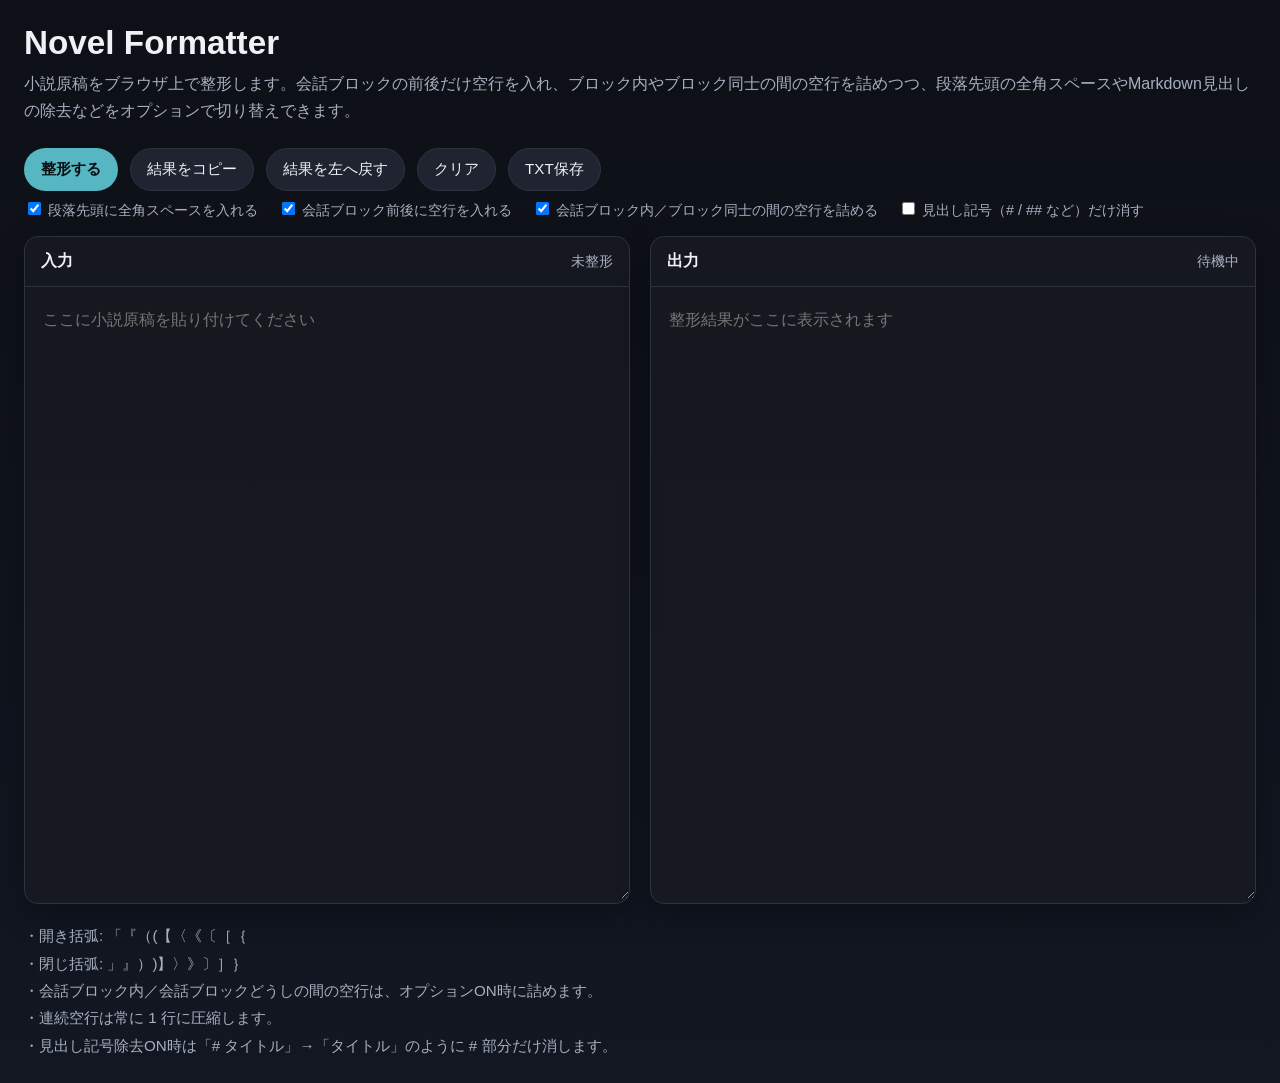
==== novelf.html @ 3cf3c774 "1st" ====
<!doctype html>
<html lang="ja">
<head>
  <meta charset="UTF-8">
  <meta name="viewport" content="width=device-width, initial-scale=1.0">
  <title>Novel Formatter</title>
  <style>
    :root {
      --bg: #0f1115;
      --panel: #171a21;
      --panel-2: #1f2430;
      --text: #eef2f7;
      --muted: #a7b0c0;
      --accent: #56b6c2;
      --border: #2c3442;
      --success: #7ccf8a;
      --danger: #ff7a90;
      --radius: 14px;
      --shadow: 0 12px 32px rgba(0, 0, 0, 0.28);
    }

    * { box-sizing: border-box; }

    body {
      margin: 0;
      font-family: -apple-system, BlinkMacSystemFont, "Hiragino Sans", "Yu Gothic UI", "Yu Gothic", sans-serif;
      background: linear-gradient(180deg, #0d1016 0%, #121722 100%);
      color: var(--text);
      min-height: 100vh;
    }

    .wrap {
      max-width: 1280px;
      margin: 0 auto;
      padding: 24px;
    }

    h1 {
      margin: 0 0 8px;
      font-size: clamp(1.8rem, 2.6vw, 2.6rem);
    }

    .lead {
      margin: 0 0 24px;
      color: var(--muted);
      line-height: 1.7;
    }

    .toolbar {
      display: flex;
      flex-wrap: wrap;
      gap: 12px;
      margin-bottom: 8px;
    }

    button {
      border: 1px solid var(--border);
      background: var(--panel-2);
      color: var(--text);
      padding: 10px 16px;
      border-radius: 999px;
      cursor: pointer;
      font-size: 0.95rem;
    }

    button.primary {
      background: var(--accent);
      color: #081014;
      border-color: transparent;
      font-weight: 700;
    }

    button:hover { filter: brightness(1.06); }

    .options {
      margin-bottom: 16px;
      color: var(--muted);
      font-size: 0.9rem;
    }

    .options label {
      margin-right: 16px;
      cursor: pointer;
    }

    .grid {
      display: grid;
      grid-template-columns: 1fr 1fr;
      gap: 20px;
    }

    .panel {
      background: rgba(23, 26, 33, 0.92);
      border: 1px solid var(--border);
      border-radius: var(--radius);
      box-shadow: var(--shadow);
      overflow: hidden;
    }

    .panel-header {
      padding: 14px 16px;
      border-bottom: 1px solid var(--border);
      display: flex;
      justify-content: space-between;
      align-items: center;
      gap: 12px;
    }

    .panel-header h2 {
      margin: 0;
      font-size: 1rem;
    }

    .status {
      font-size: 0.88rem;
      color: var(--muted);
    }

    textarea {
      width: 100%;
      min-height: 68vh;
      resize: vertical;
      border: 0;
      outline: 0;
      padding: 18px;
      background: transparent;
      color: var(--text);
      font-size: 1rem;
      line-height: 1.9;
      font-family: "Hiragino Mincho ProN", "Yu Mincho", "MS PMincho", serif;
    }

    .help {
      margin-top: 18px;
      color: var(--muted);
      line-height: 1.8;
      font-size: 0.95rem;
    }

    .ok { color: var(--success); }
    .err { color: var(--danger); }

    @media (max-width: 900px) {
      .grid { grid-template-columns: 1fr; }
      textarea { min-height: 40vh; }
    }
  </style>
</head>
<body>
  <main class="wrap">
    <h1>Novel Formatter</h1>
    <p class="lead">
      小説原稿をブラウザ上で整形します。会話ブロックの前後だけ空行を入れ、ブロック内やブロック同士の間の空行を詰めつつ、段落先頭の全角スペースやMarkdown見出しの除去などをオプションで切り替えできます。
    </p>

    <div class="toolbar">
      <button class="primary" id="formatBtn">整形する</button>
      <button id="copyBtn">結果をコピー</button>
      <button id="swapBtn">結果を左へ戻す</button>
      <button id="clearBtn">クリア</button>
      <button id="downloadBtn">TXT保存</button>
    </div>

    <div class="options">
      <label>
        <input type="checkbox" id="optIndent" checked>
        段落先頭に全角スペースを入れる
      </label>
      <label>
        <input type="checkbox" id="optBlockBlank" checked>
        会話ブロック前後に空行を入れる
      </label>
      <label>
        <input type="checkbox" id="optTrimDialogueBlank" checked>
        会話ブロック内／ブロック同士の間の空行を詰める
      </label>
      <label>
        <input type="checkbox" id="optRemoveHeadings">
        見出し記号（# / ## など）だけ消す
      </label>
    </div>

    <section class="grid">
      <div class="panel">
        <div class="panel-header">
          <h2>入力</h2>
          <span class="status" id="inputStatus">未整形</span>
        </div>
        <textarea id="inputText" placeholder="ここに小説原稿を貼り付けてください"></textarea>
      </div>

      <div class="panel">
        <div class="panel-header">
          <h2>出力</h2>
          <span class="status" id="outputStatus">待機中</span>
        </div>
        <textarea id="outputText" placeholder="整形結果がここに表示されます"></textarea>
      </div>
    </section>

    <div class="help">
      <div>・開き括弧: 「『（(【〈《〔［｛</div>
      <div>・閉じ括弧: 」』）)】〉》〕］｝</div>
      <div>・会話ブロック内／会話ブロックどうしの間の空行は、オプションON時に詰めます。</div>
      <div>・連続空行は常に 1 行に圧縮します。</div>
      <div>・見出し記号除去ON時は「# タイトル」→「タイトル」のように # 部分だけ消します。</div>
    </div>
  </main>

  <script>
    const FULLWIDTH_SPACE = '　';
    const OPEN_BRACKETS = '「『（(【〈《〔［｛';
    const CLOSE_BRACKETS = '」』）)】〉》〔］｝';

    const inputText = document.getElementById('inputText');
    const outputText = document.getElementById('outputText');
    const inputStatus = document.getElementById('inputStatus');
    const outputStatus = document.getElementById('outputStatus');

    const optIndent = document.getElementById('optIndent');
    const optBlockBlank = document.getElementById('optBlockBlank');
    const optTrimDialogueBlank = document.getElementById('optTrimDialogueBlank');
    const optRemoveHeadings = document.getElementById('optRemoveHeadings');

    function isBlank(line) {
      return line.trim() === '';
    }

    function startsWithOpenBracket(line) {
      const stripped = line.replace(/^\s+/, '');
      return stripped.length > 0 && OPEN_BRACKETS.includes(stripped[0]);
    }

    function isDialogueLine(line) {
      const stripped = line.replace(/^\s+/, '');
      return stripped.length > 0 && startsWithOpenBracket(stripped);
    }

    function addFullwidthIndent(line, enabled) {
      const stripped = line.replace(/^\s+/, '');
      if (!stripped) return '';
      if (!enabled) return stripped;
      if (stripped.startsWith(FULLWIDTH_SPACE)) return stripped;
      return FULLWIDTH_SPACE + stripped;
    }

    // メイン整形ロジック
    function formatNovelText(text) {
      const rawLines = text.split(/\r?\n/);

      const useIndent = optIndent.checked;
      const useBlockBlank = optBlockBlank.checked;
      const trimDialogueBlank = optTrimDialogueBlank.checked;
      const removeHeadings = optRemoveHeadings.checked;

      // 1. 前処理: 行末の空白を落とす＋必要なら見出し記号だけ取り除く
      const lines = rawLines.map((l) => {
        let line = l.replace(/\s+$/, '');

        if (removeHeadings) {
          // 行頭の空白を保持しつつ、Markdown見出しの # 部分だけ取り除く
          // 例: "  ## タイトル" → "  タイトル"
          line = line.replace(/^(\s*)#{1,6}\s+(.*)$/, '$1$2');
        }

        return line;
      });

      const result = [];
      const n = lines.length;

      for (let i = 0; i < n; i++) {
        const line = lines[i];

        const blank = isBlank(line);

        // --- 空行処理 ---
        if (blank) {
          // 次の非空行を先読み
          let j = i + 1;
          let nextLogical = null;
          while (j < n) {
            if (!isBlank(lines[j])) {
              nextLogical = lines[j];
              break;
            }
            j++;
          }

          const nextIsDialogue =
            nextLogical !== null && isDialogueLine(nextLogical);

          // 会話ブロック内／ブロック同士の間の空行は、オプションONなら全部詰める
          if (nextIsDialogue && trimDialogueBlank) {
            continue;
          }

          // それ以外の空行は、単純な段落間空行として扱う
          const prev = result.length > 0 ? result[result.length - 1] : '';
          if (result.length > 0 && !isBlank(prev)) {
            result.push('');
          }
          continue;
        }

        // --- 非空行 ---
        const isDialogue = isDialogueLine(line);
        const currentLine = addFullwidthIndent(line, useIndent);

        // 前の非空行
        let prevLogical = null;
        for (let k = i - 1; k >= 0; k--) {
          if (!isBlank(lines[k])) {
            prevLogical = lines[k];
            break;
          }
        }
        const prevIsDialogue =
          prevLogical !== null && isDialogueLine(prevLogical);

        // 次の非空行
        let nextLogical = null;
        for (let k = i + 1; k < n; k++) {
          if (!isBlank(lines[k])) {
            nextLogical = lines[k];
            break;
          }
        }
        const nextIsDialogue =
          nextLogical !== null && isDialogueLine(nextLogical);

        // 会話ブロックの先頭／末尾
        const isBlockHead = isDialogue && !prevIsDialogue;
        const isBlockTail = isDialogue && !nextIsDialogue;

        // 会話ブロックの最初の行の前に空行
        if (useBlockBlank && isBlockHead) {
          const prevOut = result.length > 0 ? result[result.length - 1] : '';
          if (result.length > 0 && !isBlank(prevOut)) {
            result.push('');
          }
        }

        // 行本体
        result.push(currentLine);

        // 会話ブロックの最後の行の後に空行
        if (useBlockBlank && isBlockTail) {
          result.push('');
        }
      }

      // 連続空行の圧縮＋前後の空行削除
      const compressed = [];
      let prevBlank = false;

      for (const line of result) {
        if (isBlank(line)) {
          if (!prevBlank) compressed.push('');
          prevBlank = true;
        } else {
          compressed.push(line);
          prevBlank = false;
        }
      }

      while (compressed.length > 0 && isBlank(compressed[0])) compressed.shift();
      while (compressed.length > 0 && isBlank(compressed[compressed.length - 1])) {
        compressed.pop();
      }

      return compressed.length ? compressed.join('\n') + '\n' : '';
    }

    // ボタン類
    document.getElementById('formatBtn').addEventListener('click', () => {
      const source = inputText.value;
      const formatted = formatNovelText(source);
      outputText.value = formatted;
      inputStatus.textContent = source.trim()
        ? '整形前テキストあり'
        : '入力なし';
      outputStatus.textContent = formatted ? '整形完了' : '出力なし';
      outputStatus.className = 'status ok';
    });

    document.getElementById('copyBtn').addEventListener('click', async () => {
      try {
        await navigator.clipboard.writeText(outputText.value);
        outputStatus.textContent = 'コピーしました';
        outputStatus.className = 'status ok';
      } catch {
        outputStatus.textContent = 'コピーに失敗しました';
        outputStatus.className = 'status err';
      }
    });

    document.getElementById('swapBtn').addEventListener('click', () => {
      inputText.value = outputText.value;
      inputStatus.textContent = inputText.value
        ? '結果を入力へ戻しました'
        : '入力なし';
    });

    document.getElementById('clearBtn').addEventListener('click', () => {
      inputText.value = '';
      outputText.value = '';
      inputStatus.textContent = '未整形';
      outputStatus.textContent = '待機中';
      outputStatus.className = 'status';
    });

    document.getElementById('downloadBtn').addEventListener('click', () => {
      const blob = new Blob([outputText.value], {
        type: 'text/plain;charset=utf-8',
      });
      const a = document.createElement('a');
      a.href = URL.createObjectURL(blob);
      a.download = 'formatted_novel.txt';
      a.click();
      URL.revokeObjectURL(a.href);
      outputStatus.textContent = 'TXT保存を開始しました';
      outputStatus.className = 'status ok';
    });
  </script>
</body>
</html>
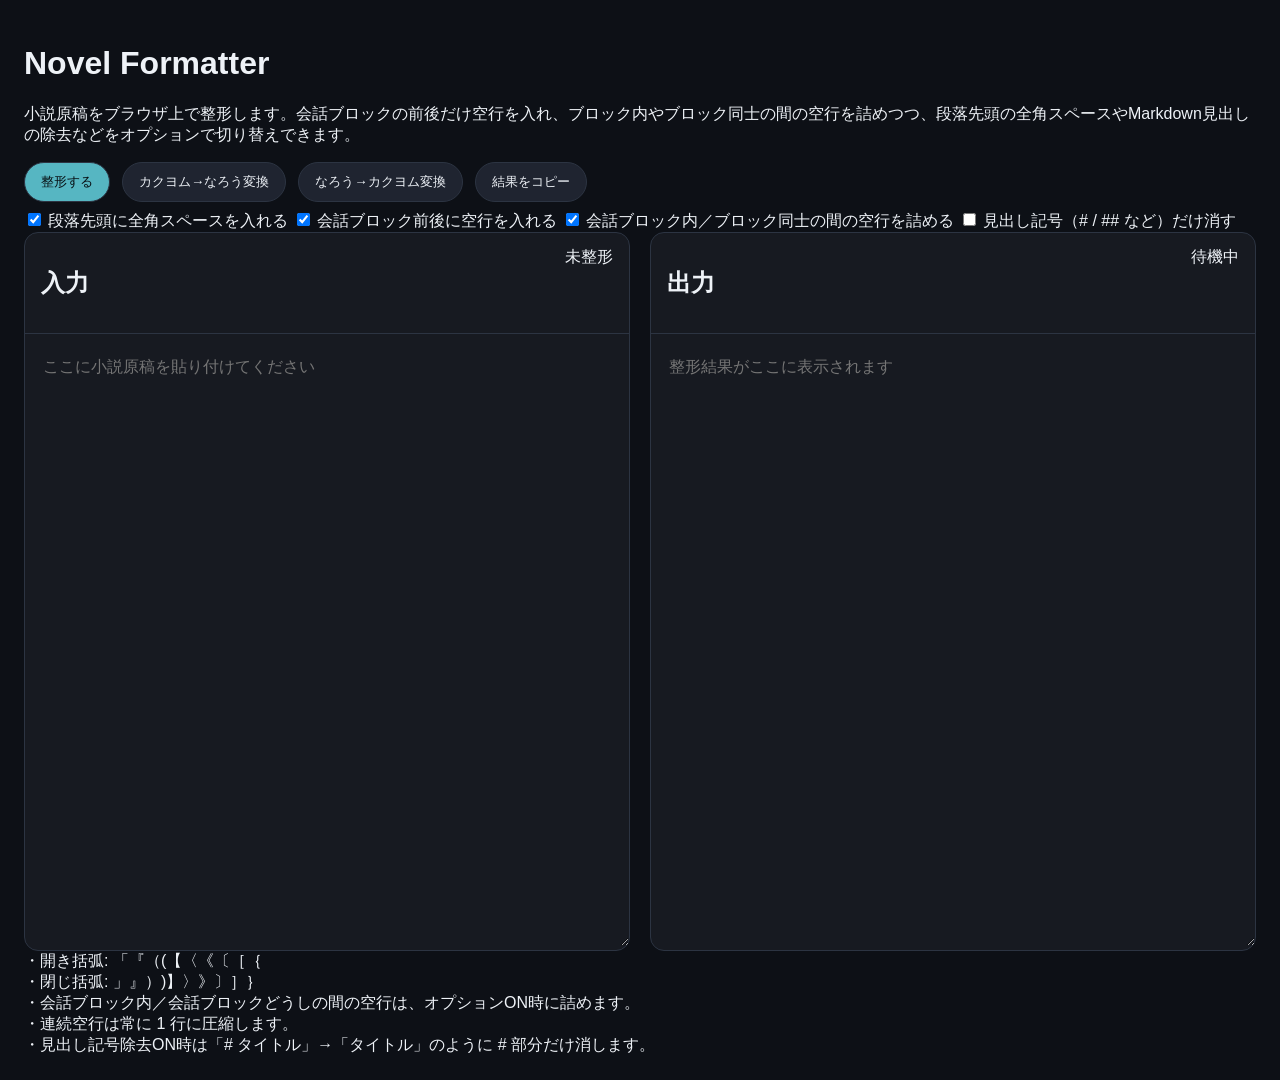
==== commit 7e4a335c: "2nd" ====
--- a/novelf.html
+++ b/novelf.html
@@ -4,424 +4,68 @@
   <meta charset="UTF-8">
   <meta name="viewport" content="width=device-width, initial-scale=1.0">
   <title>Novel Formatter</title>
-  <style>
-    :root {
-      --bg: #0f1115;
-      --panel: #171a21;
-      --panel-2: #1f2430;
-      --text: #eef2f7;
-      --muted: #a7b0c0;
-      --accent: #56b6c2;
-      --border: #2c3442;
-      --success: #7ccf8a;
-      --danger: #ff7a90;
-      --radius: 14px;
-      --shadow: 0 12px 32px rgba(0, 0, 0, 0.28);
-    }
-
-    * { box-sizing: border-box; }
-
-    body {
-      margin: 0;
-      font-family: -apple-system, BlinkMacSystemFont, "Hiragino Sans", "Yu Gothic UI", "Yu Gothic", sans-serif;
-      background: linear-gradient(180deg, #0d1016 0%, #121722 100%);
-      color: var(--text);
-      min-height: 100vh;
-    }
-
-    .wrap {
-      max-width: 1280px;
-      margin: 0 auto;
-      padding: 24px;
-    }
-
-    h1 {
-      margin: 0 0 8px;
-      font-size: clamp(1.8rem, 2.6vw, 2.6rem);
-    }
-
-    .lead {
-      margin: 0 0 24px;
-      color: var(--muted);
-      line-height: 1.7;
-    }
-
-    .toolbar {
-      display: flex;
-      flex-wrap: wrap;
-      gap: 12px;
-      margin-bottom: 8px;
-    }
-
-    button {
-      border: 1px solid var(--border);
-      background: var(--panel-2);
-      color: var(--text);
-      padding: 10px 16px;
-      border-radius: 999px;
-      cursor: pointer;
-      font-size: 0.95rem;
-    }
-
-    button.primary {
-      background: var(--accent);
-      color: #081014;
-      border-color: transparent;
-      font-weight: 700;
-    }
-
-    button:hover { filter: brightness(1.06); }
-
-    .options {
-      margin-bottom: 16px;
-      color: var(--muted);
-      font-size: 0.9rem;
-    }
-
-    .options label {
-      margin-right: 16px;
-      cursor: pointer;
-    }
-
-    .grid {
-      display: grid;
-      grid-template-columns: 1fr 1fr;
-      gap: 20px;
-    }
-
-    .panel {
-      background: rgba(23, 26, 33, 0.92);
-      border: 1px solid var(--border);
-      border-radius: var(--radius);
-      box-shadow: var(--shadow);
-      overflow: hidden;
-    }
-
-    .panel-header {
-      padding: 14px 16px;
-      border-bottom: 1px solid var(--border);
-      display: flex;
-      justify-content: space-between;
-      align-items: center;
-      gap: 12px;
-    }
-
-    .panel-header h2 {
-      margin: 0;
-      font-size: 1rem;
-    }
-
-    .status {
-      font-size: 0.88rem;
-      color: var(--muted);
-    }
-
-    textarea {
-      width: 100%;
-      min-height: 68vh;
-      resize: vertical;
-      border: 0;
-      outline: 0;
-      padding: 18px;
-      background: transparent;
-      color: var(--text);
-      font-size: 1rem;
-      line-height: 1.9;
-      font-family: "Hiragino Mincho ProN", "Yu Mincho", "MS PMincho", serif;
-    }
-
-    .help {
-      margin-top: 18px;
-      color: var(--muted);
-      line-height: 1.8;
-      font-size: 0.95rem;
-    }
-
-    .ok { color: var(--success); }
-    .err { color: var(--danger); }
-
-    @media (max-width: 900px) {
-      .grid { grid-template-columns: 1fr; }
-      textarea { min-height: 40vh; }
-    }
-  </style>
+  <link rel="stylesheet" href="style.css">
 </head>
 <body>
-  <main class="wrap">
-    <h1>Novel Formatter</h1>
-    <p class="lead">
-      小説原稿をブラウザ上で整形します。会話ブロックの前後だけ空行を入れ、ブロック内やブロック同士の間の空行を詰めつつ、段落先頭の全角スペースやMarkdown見出しの除去などをオプションで切り替えできます。
-    </p>
+<main class="wrap">
+  <h1>Novel Formatter</h1>
+  <p class="lead">
+    小説原稿をブラウザ上で整形します。会話ブロックの前後だけ空行を入れ、ブロック内やブロック同士の間の空行を詰めつつ、段落先頭の全角スペースやMarkdown見出しの除去などをオプションで切り替えできます。
+  </p>
 
-    <div class="toolbar">
-      <button class="primary" id="formatBtn">整形する</button>
-      <button id="copyBtn">結果をコピー</button>
-      <button id="swapBtn">結果を左へ戻す</button>
-      <button id="clearBtn">クリア</button>
-      <button id="downloadBtn">TXT保存</button>
+  <div class="toolbar">
+    <button class="primary" id="formatBtn">整形する</button>
+    <button id="convertNarouBtn">カクヨム→なろう変換</button>
+    <button id="convertKakuyomuBtn">なろう→カクヨム変換</button>
+    <button id="copyBtn">結果をコピー</button>
+  </div>
+
+  <div class="options">
+    <label>
+      <input type="checkbox" id="optIndent" checked>
+      段落先頭に全角スペースを入れる
+    </label>
+    <label>
+      <input type="checkbox" id="optBlockBlank" checked>
+      会話ブロック前後に空行を入れる
+    </label>
+    <label>
+      <input type="checkbox" id="optTrimDialogueBlank" checked>
+      会話ブロック内／ブロック同士の間の空行を詰める
+    </label>
+    <label>
+      <input type="checkbox" id="optRemoveHeadings">
+      見出し記号（# / ## など）だけ消す
+    </label>
+  </div>
+
+  <section class="grid">
+    <div class="panel">
+      <div class="panel-header">
+        <h2>入力</h2>
+        <span class="status" id="inputStatus">未整形</span>
+      </div>
+      <textarea id="inputText" placeholder="ここに小説原稿を貼り付けてください"></textarea>
     </div>
 
-    <div class="options">
-      <label>
-        <input type="checkbox" id="optIndent" checked>
-        段落先頭に全角スペースを入れる
-      </label>
-      <label>
-        <input type="checkbox" id="optBlockBlank" checked>
-        会話ブロック前後に空行を入れる
-      </label>
-      <label>
-        <input type="checkbox" id="optTrimDialogueBlank" checked>
-        会話ブロック内／ブロック同士の間の空行を詰める
-      </label>
-      <label>
-        <input type="checkbox" id="optRemoveHeadings">
-        見出し記号（# / ## など）だけ消す
-      </label>
+    <div class="panel">
+      <div class="panel-header">
+        <h2>出力</h2>
+        <span class="status" id="outputStatus">待機中</span>
+      </div>
+      <textarea id="outputText" placeholder="整形結果がここに表示されます"></textarea>
     </div>
+  </section>
 
-    <section class="grid">
-      <div class="panel">
-        <div class="panel-header">
-          <h2>入力</h2>
-          <span class="status" id="inputStatus">未整形</span>
-        </div>
-        <textarea id="inputText" placeholder="ここに小説原稿を貼り付けてください"></textarea>
-      </div>
+  <div class="help">
+    <div>・開き括弧: 「『（(【〈《〔［｛</div>
+    <div>・閉じ括弧: 」』）)】〉》〕］｝</div>
+    <div>・会話ブロック内／会話ブロックどうしの間の空行は、オプションON時に詰めます。</div>
+    <div>・連続空行は常に 1 行に圧縮します。</div>
+    <div>・見出し記号除去ON時は「# タイトル」→「タイトル」のように # 部分だけ消します。</div>
+  </div>
+</main>
 
-      <div class="panel">
-        <div class="panel-header">
-          <h2>出力</h2>
-          <span class="status" id="outputStatus">待機中</span>
-        </div>
-        <textarea id="outputText" placeholder="整形結果がここに表示されます"></textarea>
-      </div>
-    </section>
-
-    <div class="help">
-      <div>・開き括弧: 「『（(【〈《〔［｛</div>
-      <div>・閉じ括弧: 」』）)】〉》〕］｝</div>
-      <div>・会話ブロック内／会話ブロックどうしの間の空行は、オプションON時に詰めます。</div>
-      <div>・連続空行は常に 1 行に圧縮します。</div>
-      <div>・見出し記号除去ON時は「# タイトル」→「タイトル」のように # 部分だけ消します。</div>
-    </div>
-  </main>
-
-  <script>
-    const FULLWIDTH_SPACE = '　';
-    const OPEN_BRACKETS = '「『（(【〈《〔［｛';
-    const CLOSE_BRACKETS = '」』）)】〉》〔］｝';
-
-    const inputText = document.getElementById('inputText');
-    const outputText = document.getElementById('outputText');
-    const inputStatus = document.getElementById('inputStatus');
-    const outputStatus = document.getElementById('outputStatus');
-
-    const optIndent = document.getElementById('optIndent');
-    const optBlockBlank = document.getElementById('optBlockBlank');
-    const optTrimDialogueBlank = document.getElementById('optTrimDialogueBlank');
-    const optRemoveHeadings = document.getElementById('optRemoveHeadings');
-
-    function isBlank(line) {
-      return line.trim() === '';
-    }
-
-    function startsWithOpenBracket(line) {
-      const stripped = line.replace(/^\s+/, '');
-      return stripped.length > 0 && OPEN_BRACKETS.includes(stripped[0]);
-    }
-
-    function isDialogueLine(line) {
-      const stripped = line.replace(/^\s+/, '');
-      return stripped.length > 0 && startsWithOpenBracket(stripped);
-    }
-
-    function addFullwidthIndent(line, enabled) {
-      const stripped = line.replace(/^\s+/, '');
-      if (!stripped) return '';
-      if (!enabled) return stripped;
-      if (stripped.startsWith(FULLWIDTH_SPACE)) return stripped;
-      return FULLWIDTH_SPACE + stripped;
-    }
-
-    // メイン整形ロジック
-    function formatNovelText(text) {
-      const rawLines = text.split(/\r?\n/);
-
-      const useIndent = optIndent.checked;
-      const useBlockBlank = optBlockBlank.checked;
-      const trimDialogueBlank = optTrimDialogueBlank.checked;
-      const removeHeadings = optRemoveHeadings.checked;
-
-      // 1. 前処理: 行末の空白を落とす＋必要なら見出し記号だけ取り除く
-      const lines = rawLines.map((l) => {
-        let line = l.replace(/\s+$/, '');
-
-        if (removeHeadings) {
-          // 行頭の空白を保持しつつ、Markdown見出しの # 部分だけ取り除く
-          // 例: "  ## タイトル" → "  タイトル"
-          line = line.replace(/^(\s*)#{1,6}\s+(.*)$/, '$1$2');
-        }
-
-        return line;
-      });
-
-      const result = [];
-      const n = lines.length;
-
-      for (let i = 0; i < n; i++) {
-        const line = lines[i];
-
-        const blank = isBlank(line);
-
-        // --- 空行処理 ---
-        if (blank) {
-          // 次の非空行を先読み
-          let j = i + 1;
-          let nextLogical = null;
-          while (j < n) {
-            if (!isBlank(lines[j])) {
-              nextLogical = lines[j];
-              break;
-            }
-            j++;
-          }
-
-          const nextIsDialogue =
-            nextLogical !== null && isDialogueLine(nextLogical);
-
-          // 会話ブロック内／ブロック同士の間の空行は、オプションONなら全部詰める
-          if (nextIsDialogue && trimDialogueBlank) {
-            continue;
-          }
-
-          // それ以外の空行は、単純な段落間空行として扱う
-          const prev = result.length > 0 ? result[result.length - 1] : '';
-          if (result.length > 0 && !isBlank(prev)) {
-            result.push('');
-          }
-          continue;
-        }
-
-        // --- 非空行 ---
-        const isDialogue = isDialogueLine(line);
-        const currentLine = addFullwidthIndent(line, useIndent);
-
-        // 前の非空行
-        let prevLogical = null;
-        for (let k = i - 1; k >= 0; k--) {
-          if (!isBlank(lines[k])) {
-            prevLogical = lines[k];
-            break;
-          }
-        }
-        const prevIsDialogue =
-          prevLogical !== null && isDialogueLine(prevLogical);
-
-        // 次の非空行
-        let nextLogical = null;
-        for (let k = i + 1; k < n; k++) {
-          if (!isBlank(lines[k])) {
-            nextLogical = lines[k];
-            break;
-          }
-        }
-        const nextIsDialogue =
-          nextLogical !== null && isDialogueLine(nextLogical);
-
-        // 会話ブロックの先頭／末尾
-        const isBlockHead = isDialogue && !prevIsDialogue;
-        const isBlockTail = isDialogue && !nextIsDialogue;
-
-        // 会話ブロックの最初の行の前に空行
-        if (useBlockBlank && isBlockHead) {
-          const prevOut = result.length > 0 ? result[result.length - 1] : '';
-          if (result.length > 0 && !isBlank(prevOut)) {
-            result.push('');
-          }
-        }
-
-        // 行本体
-        result.push(currentLine);
-
-        // 会話ブロックの最後の行の後に空行
-        if (useBlockBlank && isBlockTail) {
-          result.push('');
-        }
-      }
-
-      // 連続空行の圧縮＋前後の空行削除
-      const compressed = [];
-      let prevBlank = false;
-
-      for (const line of result) {
-        if (isBlank(line)) {
-          if (!prevBlank) compressed.push('');
-          prevBlank = true;
-        } else {
-          compressed.push(line);
-          prevBlank = false;
-        }
-      }
-
-      while (compressed.length > 0 && isBlank(compressed[0])) compressed.shift();
-      while (compressed.length > 0 && isBlank(compressed[compressed.length - 1])) {
-        compressed.pop();
-      }
-
-      return compressed.length ? compressed.join('\n') + '\n' : '';
-    }
-
-    // ボタン類
-    document.getElementById('formatBtn').addEventListener('click', () => {
-      const source = inputText.value;
-      const formatted = formatNovelText(source);
-      outputText.value = formatted;
-      inputStatus.textContent = source.trim()
-        ? '整形前テキストあり'
-        : '入力なし';
-      outputStatus.textContent = formatted ? '整形完了' : '出力なし';
-      outputStatus.className = 'status ok';
-    });
-
-    document.getElementById('copyBtn').addEventListener('click', async () => {
-      try {
-        await navigator.clipboard.writeText(outputText.value);
-        outputStatus.textContent = 'コピーしました';
-        outputStatus.className = 'status ok';
-      } catch {
-        outputStatus.textContent = 'コピーに失敗しました';
-        outputStatus.className = 'status err';
-      }
-    });
-
-    document.getElementById('swapBtn').addEventListener('click', () => {
-      inputText.value = outputText.value;
-      inputStatus.textContent = inputText.value
-        ? '結果を入力へ戻しました'
-        : '入力なし';
-    });
-
-    document.getElementById('clearBtn').addEventListener('click', () => {
-      inputText.value = '';
-      outputText.value = '';
-      inputStatus.textContent = '未整形';
-      outputStatus.textContent = '待機中';
-      outputStatus.className = 'status';
-    });
-
-    document.getElementById('downloadBtn').addEventListener('click', () => {
-      const blob = new Blob([outputText.value], {
-        type: 'text/plain;charset=utf-8',
-      });
-      const a = document.createElement('a');
-      a.href = URL.createObjectURL(blob);
-      a.download = 'formatted_novel.txt';
-      a.click();
-      URL.revokeObjectURL(a.href);
-      outputStatus.textContent = 'TXT保存を開始しました';
-      outputStatus.className = 'status ok';
-    });
-  </script>
+<script src="script.js"></script>
 </body>
 </html>
--- a/style.css
+++ b/style.css
@@ -0,0 +1,21 @@
+:root {
+    --bg: #0f1115; --panel-2: #1f2430; --text: #eef2f7; --muted: #a7b0c0; --accent: #56b6c2; --border: #2c3442; --success: #7ccf8a;
+}
+* { box-sizing: border-box; }
+body { margin: 0; font-family: sans-serif; background: #0d1016; color: var(--text); min-height: 100vh; }
+.wrap { max-width: 1280px; margin: 0 auto; padding: 24px; }
+.toolbar { display: flex; gap: 12px; margin-bottom: 8px; }
+button { border: 1px solid var(--border); background: var(--panel-2); color: var(--text); padding: 10px 16px; border-radius: 999px; cursor: pointer; }
+button.primary { background: var(--accent); color: #081014; }
+.grid { display: grid; grid-template-columns: 1fr 1fr; gap: 20px; }
+.panel { background: #171a21; border: 1px solid var(--border); border-radius: 14px; }
+.panel-header { padding: 14px 16px; border-bottom: 1px solid var(--border); display: flex; justify-content: space-between; }
+textarea {
+    width: 100%; min-height: 68vh; border: 0; padding: 18px;
+    background: transparent; color: var(--text);
+    font-size: 1rem; line-height: 1.9;
+    /* フォントを明示的に指定 */
+    font-family: "Hiragino Mincho ProN", "Yu Mincho", "MS Mincho", serif;
+    /* スペースの幅を崩す設定を解除 */
+    font-feature-settings: normal;
+}
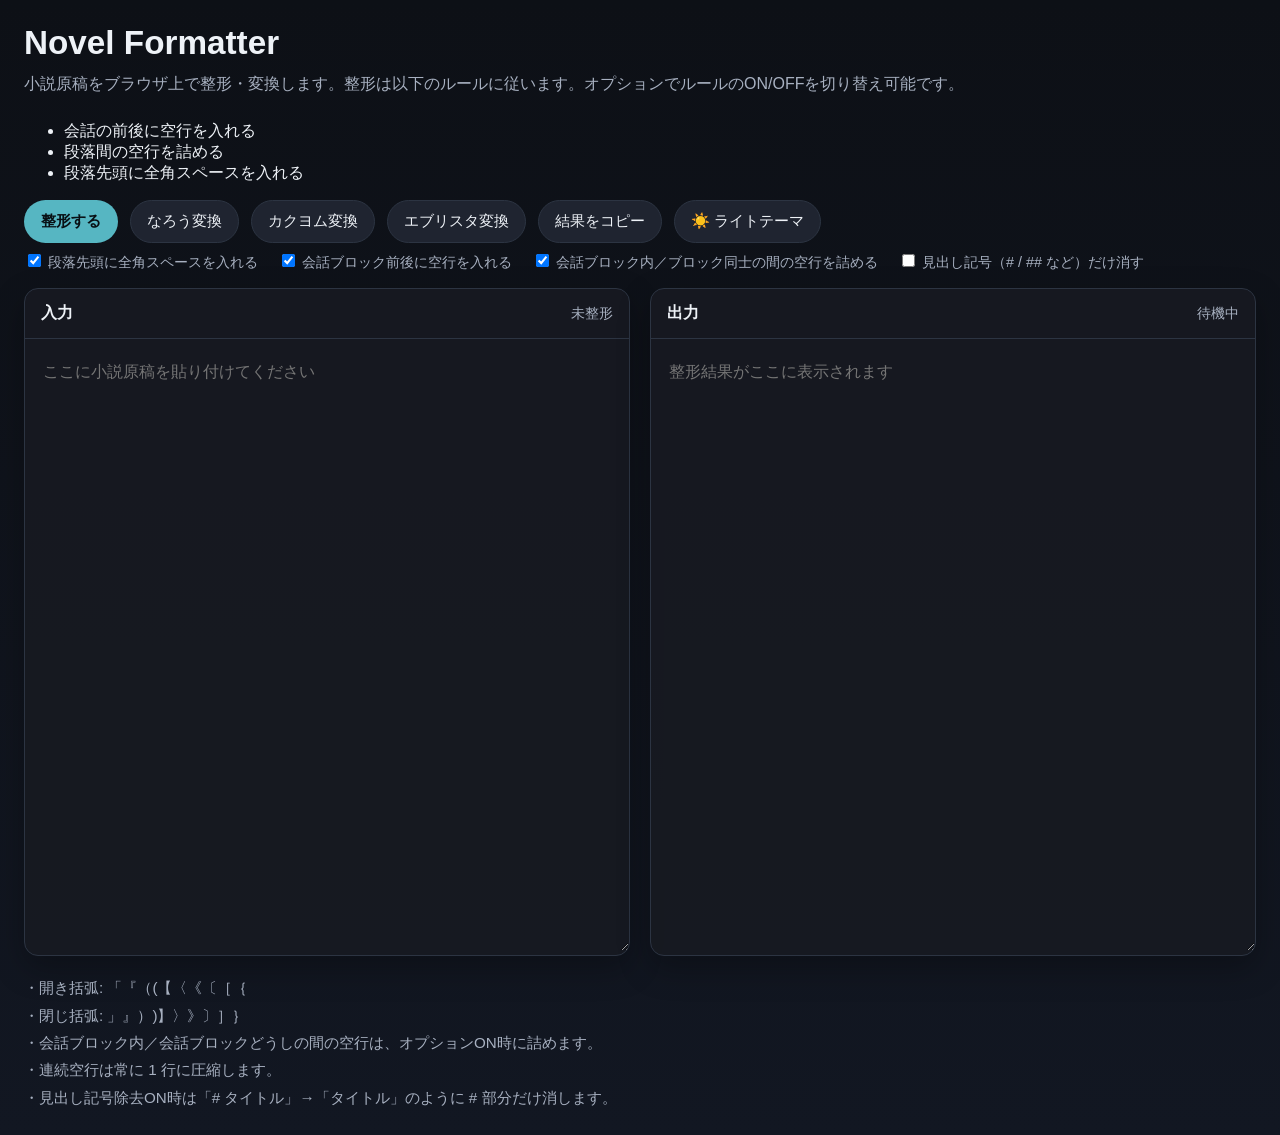
==== commit 3ac54236: "3rd" ====
--- a/novelf.html
+++ b/novelf.html
@@ -10,14 +10,20 @@
 <main class="wrap">
   <h1>Novel Formatter</h1>
   <p class="lead">
-    小説原稿をブラウザ上で整形します。会話ブロックの前後だけ空行を入れ、ブロック内やブロック同士の間の空行を詰めつつ、段落先頭の全角スペースやMarkdown見出しの除去などをオプションで切り替えできます。
+    小説原稿をブラウザ上で整形・変換します。整形は以下のルールに従います。オプションでルールのON/OFFを切り替え可能です。
   </p>
-
+  <ul>
+    <li>会話の前後に空行を入れる</li>
+    <li>段落間の空行を詰める</li>
+    <li>段落先頭に全角スペースを入れる</li>
+  </ul>
   <div class="toolbar">
     <button class="primary" id="formatBtn">整形する</button>
-    <button id="convertNarouBtn">カクヨム→なろう変換</button>
-    <button id="convertKakuyomuBtn">なろう→カクヨム変換</button>
+    <button id="convertNarouBtn">なろう変換</button>
+    <button id="convertKakuyomuBtn">カクヨム変換</button>
+    <button id="convertEverystarBtn">エブリスタ変換</button>
     <button id="copyBtn">結果をコピー</button>
+    <button id="themeToggleBtn">☀️ ライトテーマ</button>
   </div>
 
   <div class="options">
--- a/style.css
+++ b/style.css
@@ -1,21 +1,168 @@
 :root {
-    --bg: #0f1115; --panel-2: #1f2430; --text: #eef2f7; --muted: #a7b0c0; --accent: #56b6c2; --border: #2c3442; --success: #7ccf8a;
+    /* デフォルト (ダークテーマ) */
+    --bg-gradient: linear-gradient(180deg, #0d1016 0%, #121722 100%);
+    --panel-bg: rgba(23, 26, 33, 0.92);
+    --bg: #0f1115;
+    --panel: #171a21;
+    --panel-2: #1f2430;
+    --text: #eef2f7;
+    --muted: #a7b0c0;
+    --accent: #56b6c2;
+    --border: #2c3442;
+    --success: #7ccf8a;
+    --danger: #ff7a90;
+    --radius: 14px;
+    --shadow: 0 12px 32px rgba(0, 0, 0, 0.28);
+    --btn-text: #081014;
 }
-* { box-sizing: border-box; }
-body { margin: 0; font-family: sans-serif; background: #0d1016; color: var(--text); min-height: 100vh; }
-.wrap { max-width: 1280px; margin: 0 auto; padding: 24px; }
-.toolbar { display: flex; gap: 12px; margin-bottom: 8px; }
-button { border: 1px solid var(--border); background: var(--panel-2); color: var(--text); padding: 10px 16px; border-radius: 999px; cursor: pointer; }
-button.primary { background: var(--accent); color: #081014; }
-.grid { display: grid; grid-template-columns: 1fr 1fr; gap: 20px; }
-.panel { background: #171a21; border: 1px solid var(--border); border-radius: 14px; }
-.panel-header { padding: 14px 16px; border-bottom: 1px solid var(--border); display: flex; justify-content: space-between; }
+
+body.light-theme {
+    /* ライトテーマ */
+    --bg-gradient: linear-gradient(180deg, #f4f7fa 0%, #e9ecef 100%);
+    --panel-bg: rgba(255, 255, 255, 0.92);
+    --bg: #f4f7fa;
+    --panel: #ffffff;
+    --panel-2: #e2e6eb;
+    --text: #2c3440;
+    --muted: #6c757d;
+    --accent: #3a97a5; /* 視認性のため少し濃い色に変更 */
+    --border: #d2d6db;
+    --success: #28a745;
+    --danger: #dc3545;
+    --shadow: 0 12px 32px rgba(0, 0, 0, 0.08);
+    --btn-text: #ffffff;
+}
+
+* {
+    box-sizing: border-box;
+}
+
+body {
+    margin: 0;
+    font-family: -apple-system, BlinkMacSystemFont, "Hiragino Sans", "Yu Gothic UI", "Yu Gothic", sans-serif;
+    background: var(--bg-gradient);
+    color: var(--text);
+    min-height: 100vh;
+    transition: background 0.3s ease, color 0.3s ease;
+}
+
+.wrap {
+    max-width: 1280px;
+    margin: 0 auto;
+    padding: 24px;
+}
+
+h1 {
+    margin: 0 0 8px;
+    font-size: clamp(1.8rem, 2.6vw, 2.6rem);
+}
+
+.lead {
+    margin: 0 0 24px;
+    color: var(--muted);
+    line-height: 1.7;
+}
+
+.toolbar {
+    display: flex;
+    flex-wrap: wrap;
+    gap: 12px;
+    margin-bottom: 8px;
+}
+
+button {
+    border: 1px solid var(--border);
+    background: var(--panel-2);
+    color: var(--text);
+    padding: 10px 16px;
+    border-radius: 999px;
+    cursor: pointer;
+    font-size: 0.95rem;
+    transition: background 0.3s, color 0.3s, border-color 0.3s;
+}
+
+button.primary {
+    background: var(--accent);
+    color: var(--btn-text);
+    border-color: transparent;
+    font-weight: 700;
+}
+
+button:hover {
+    filter: brightness(1.06);
+}
+
+.options {
+    margin-bottom: 16px;
+    color: var(--muted);
+    font-size: 0.9rem;
+}
+
+.options label {
+    margin-right: 16px;
+    cursor: pointer;
+}
+
+.grid {
+    display: grid;
+    grid-template-columns: 1fr 1fr;
+    gap: 20px;
+}
+
+.panel {
+    background: var(--panel-bg);
+    border: 1px solid var(--border);
+    border-radius: var(--radius);
+    box-shadow: var(--shadow);
+    overflow: hidden;
+    transition: background 0.3s, border-color 0.3s, box-shadow 0.3s;
+}
+
+.panel-header {
+    padding: 14px 16px;
+    border-bottom: 1px solid var(--border);
+    display: flex;
+    justify-content: space-between;
+    align-items: center;
+    gap: 12px;
+}
+
+.panel-header h2 {
+    margin: 0;
+    font-size: 1rem;
+}
+
+.status {
+    font-size: 0.88rem;
+    color: var(--muted);
+}
+
 textarea {
-    width: 100%; min-height: 68vh; border: 0; padding: 18px;
-    background: transparent; color: var(--text);
-    font-size: 1rem; line-height: 1.9;
-    /* フォントを明示的に指定 */
-    font-family: "Hiragino Mincho ProN", "Yu Mincho", "MS Mincho", serif;
-    /* スペースの幅を崩す設定を解除 */
-    font-feature-settings: normal;
+    width: 100%;
+    min-height: 68vh;
+    resize: vertical;
+    border: 0;
+    outline: 0;
+    padding: 18px;
+    background: transparent;
+    color: var(--text);
+    font-size: 1rem;
+    line-height: 1.9;
+    font-family: "Hiragino Mincho ProN", "Yu Mincho", "MS PMincho", serif;
+    transition: color 0.3s;
+}
+
+.help {
+    margin-top: 18px;
+    color: var(--muted);
+    line-height: 1.8;
+    font-size: 0.95rem;
+}
+
+.ok { color: var(--success); }
+.err { color: var(--danger); }
+
+@media (max-width: 900px) {
+    .grid { grid-template-columns: 1fr; }
+    textarea { min-height: 40vh; }
 }
